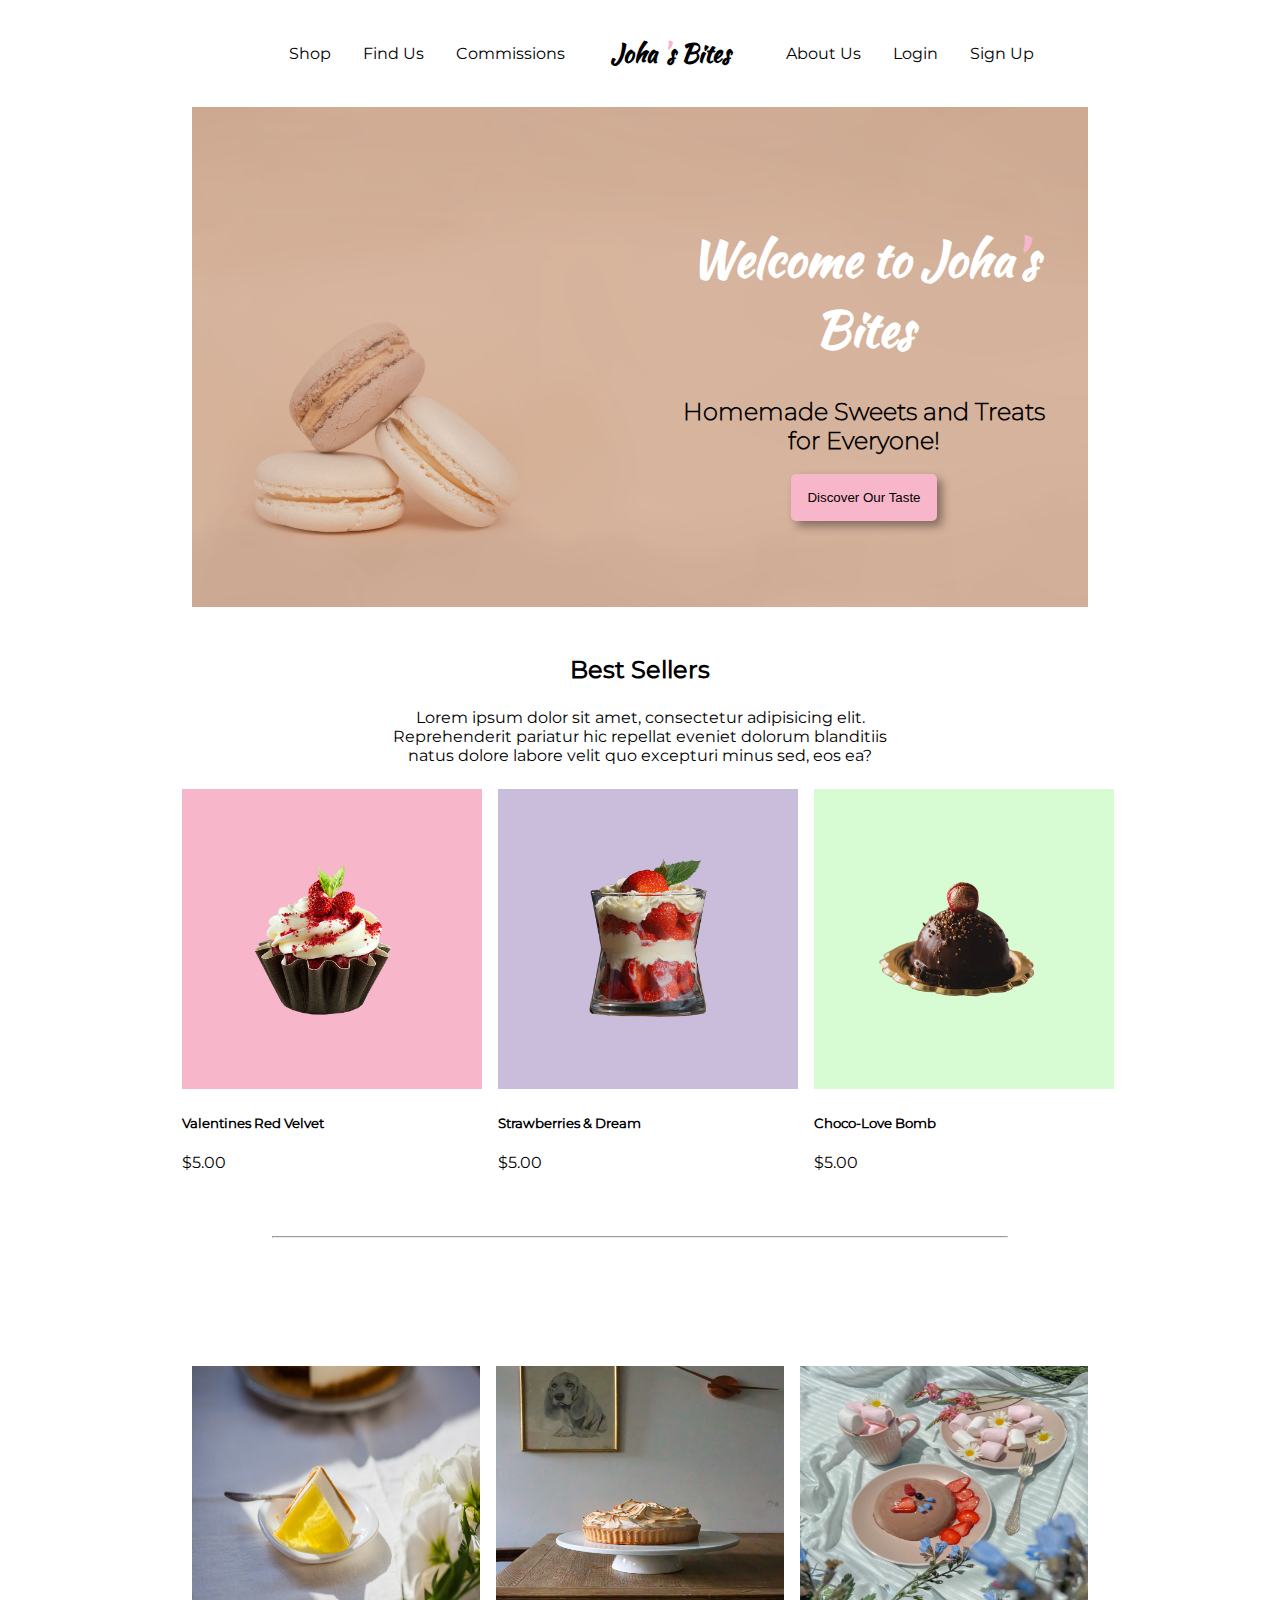
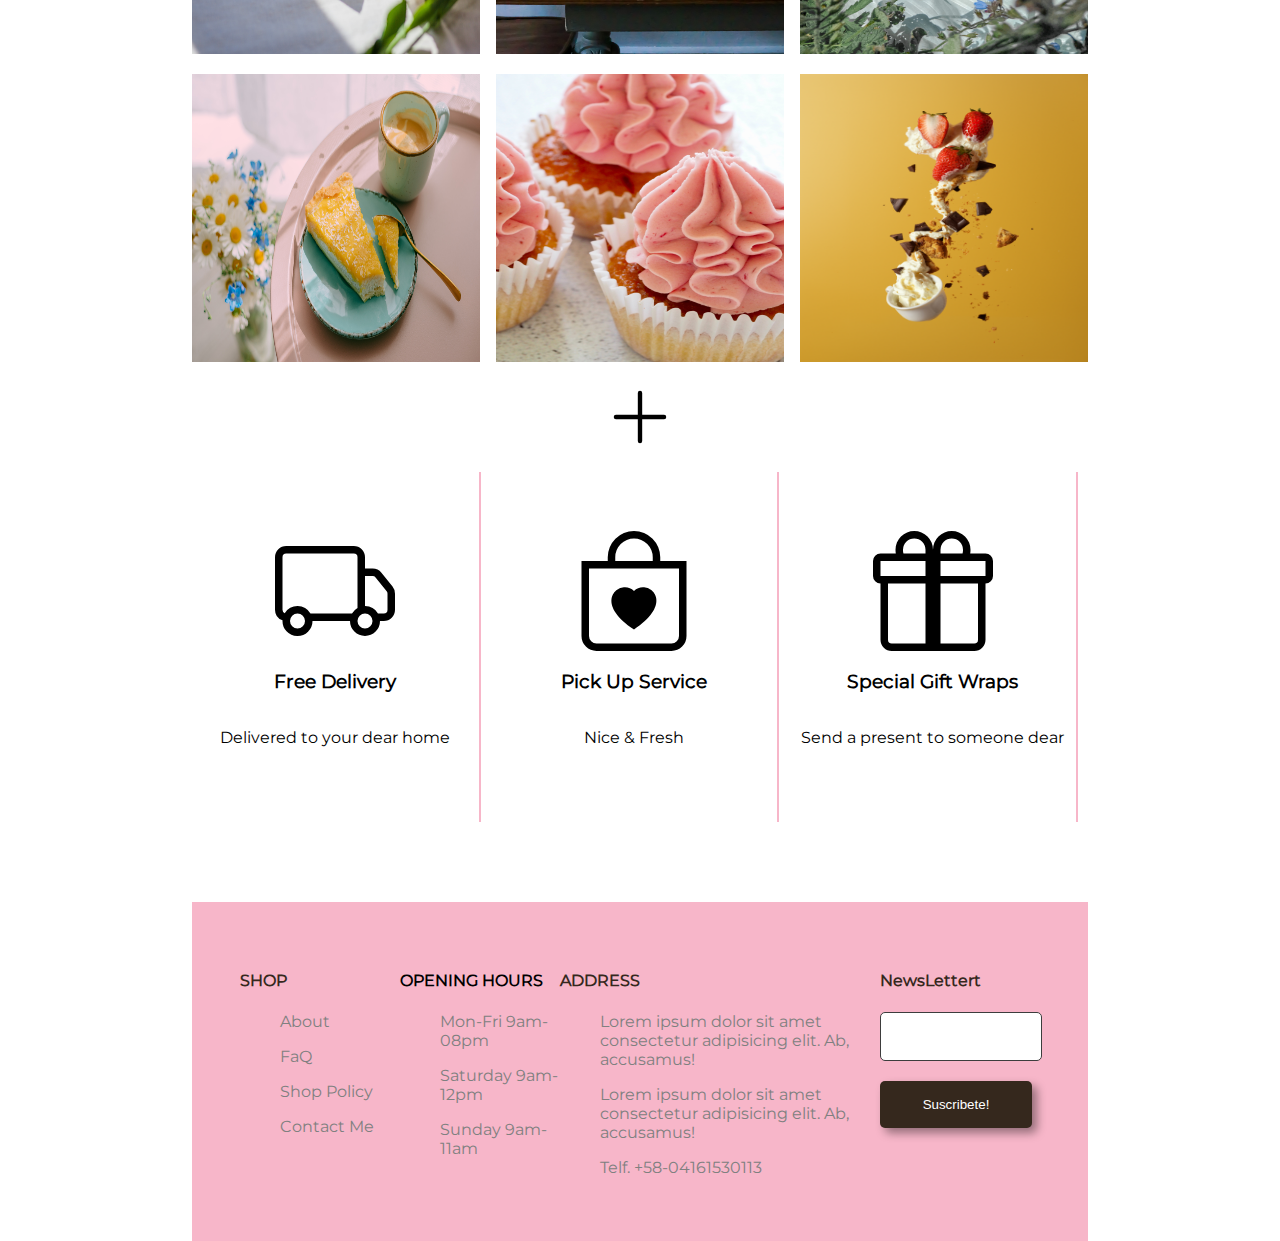
==== HTML/Index.html @ 62838acc "dump" ====
<!DOCTYPE html>
<html lang="en">
<head>
    <meta charset="UTF-8">
    <meta http-equiv="X-UA-Compatible" content="IE=edge">
    <meta name="viewport" content="width=device-width, initial-scale=1.0">
    <title>Document</title>
    <link rel="stylesheet" href="../CSS/style.css">
</head>
<body>
    
    <div class="main">
        <nav>
            <div class="left-nav">
                <ul>
                    <li><a href="">Shop</a></li>
                    <li><a href="">Find Us</a></li>
                    <li><a href="">Commissions</a></li>
                </ul>
            </div>
            <div class="logo">
                <h2>Joha <span class="accent">'</span>s Bites</h2>
            </div>
            <div class="right-nav">
                <ul>
                    <li><a href="">About Us</a></li>
                    <li><a href="login.html">Login</a></li>
                    <li><a href="signup.html">Sign Up</a></li>
                </ul>
            </div>
        </nav>
        <header>
            <div class="space">

            </div>
            <div class="content">
                <div class="content-header">
                    <h1> Welcome to Joha<span class="accent">'</span>s Bites</h1>
                    <h2>Homemade Sweets and Treats for Everyone!</h2>
                    <button class="btn">Discover our taste</button>
                </div>
            </div>
        </header>
        <article class="Best">
            <div class="header-art">
                <h3>Best Sellers</h3>
                <p>Lorem ipsum dolor sit amet, consectetur adipisicing elit. Reprehenderit pariatur hic repellat eveniet dolorum blanditiis natus dolore labore velit quo excepturi minus sed, eos ea?</p>
            </div>
            <div class="ThreeBest">
                <div class="img">
                    <img src="/Recursos/Untitled-1.jpg" alt="">
                    <h5 class="pName">Valentines Red Velvet</h5>
                    <p class="price">$5.00</p>
                </div>
                <div class="img">
                    <img src="/Recursos/Untitled-1.png" alt="">
                    <h5 class="pName">Strawberries & Dream</h5>
                    <p class="price">$5.00</p>
                </div>
                <div class="img">
                    <img src="/Recursos/Untitled-2.jpg" alt="">
                    <h5 class="pName">Choco-Love Bomb</h5>
                    <p class="price">$5.00</p>
                </div>
            </div>
        </article>

       <div class="divide">
           <hr>
       </div>
        <article class="Gallery">
            <div class="bg-Rect">

            </div>
            <div class="grid">
                <div class="Box">
                    <img src="/Recursos/pexels-natalie-5733499.jpg" alt="">
                </div>
                <div class="Box">
                    <img src="/Recursos/pexels-geraud-pfeiffer-6607429.jpg" alt="">
                </div>
                <div class="Box">
                    <img src="/Recursos/pexels-sunsetoned-5913315.jpg" alt="">
                </div>
                <div class="Box">
                    <img src="/Recursos/pexels-larissa-farber-8027652.jpg" alt="">
                </div>
                <div class="Box">
                    <img src="/Recursos/pexels-jess-bailey-designs-853004.jpg" alt="">
                </div>
                <div class="Box">
                    <img src="/Recursos/pexels-jj-jordan-8380252.jpg" alt="">
                </div>
            </div>
            <div class="more">
                <a href="Gallery.html"><img src="/Recursos/Icons/plus-lg.svg" alt=""></a>
            </div>
        </article>
        <article class="Service">
            <div class="serv">
                <img src="/Recursos/Icons/truck.svg" alt="">
                <h3>Free Delivery</h3>
                <p>Delivered to your dear home</p>
            </div>
            <div class="serv">
                <img src="/Recursos/Icons/bag-heart.svg" alt="">
                <h3>Pick Up Service</h3>
                <p>Nice & Fresh</p>
            </div>
            <div class="serv">
                <img src="/Recursos/Icons/gift.svg" alt="">
                <h3>Special Gift Wraps</h3>
                <p>Send a present to someone dear</p>
            </div>
        </article>
        <footer>
            <div class="flex">
                <div class="shop">
                    <h4>SHOP</h4>
                    <ul>
                        <li><a href="#">About</a></li>
                        <li><a href="#">FaQ</a></li>
                        <li><a href="#">Shop Policy</a></li>
                        <li><a href="#">Contact Me</a></li>
                    </ul>
                </div>
                <div class="hrs">
                    <h4>OPENING HOURS</h4>
                    <ul>
                        <li>Mon-Fri 9am-08pm</li>
                        <li>Saturday 9am-12pm</li>
                        <li>Sunday 9am-11am</li>
                    </ul>
                </div>
                <div class="address">
                    <h4>ADDRESS</h4>
                    <ul>
                        <p>Lorem ipsum dolor sit amet consectetur adipisicing elit. Ab, accusamus!</p>
                        <p>Lorem ipsum dolor sit amet consectetur adipisicing elit. Ab, accusamus!</p>
                        <p>Telf. +58-04161530113</p>
                    </ul>
                </div>
                <div class="nes">
                    <h4>NewsLettert</h4>
                    <div class="Animation">

                    </div>
                    <div class="form">
                        <input type="text">
                        <button class="btn-block">Suscribete!</button>
                    </div>
                </div>
            </div>
            <div class="rights">
                <div class="socials">
        
                </div>
                <div class="socials"></div>
            </div>
        </footer>
    </div>
</body>
</html>
---- CSS/style.css ----
@font-face {
  font-family: Montserrat;
  src: url('../Recursos/font/Montserrat-Regular.ttf');
}
@font-face {
  font-family: Kaushan;
  src: url('../Recursos/font/KaushanScript-Regular.ttf');
}
@font-face {
  font-family: MontserratLr;
  src: url('../Recursos/font/Montserrat-ExtraLight.ttf');
}
body {
  background-color: #fff;
  margin: 0;
  padding: 0;
  box-sizing: border-box;
  font-family: Montserrat;
}
.main {
  width: 70%;
  margin: auto;
}
nav {
  display: flex;
  width: 100%;
  padding: 1rem;
  justify-content: center;
  align-items: center;
}
nav .left-nav ul,
nav .right-nav ul {
  display: flex;
  list-style: none;
  margin-right: 30px;
}
nav .left-nav ul li a,
nav .right-nav ul li a {
  color: black;
  margin: 1rem;
  text-decoration: none;
  text-align: center;
}
.accent {
  color: #f7b6c9;
}
.logo h2 {
  font-family: Kaushan;
}
header {
  background-image: url('../Recursos/Untitled-3.jpg');
  height: 500px;
  background-position: center;
  background-size: cover;
  background-repeat: no-repeat;
  display: flex;
}
.space {
  flex: 1;
}
.content {
  flex: 1;
  display: flex;
  align-items: center;
  justify-content: center;
}
.content-header {
  text-align: center;
  padding: 2rem;
}
.content-header h1 {
  font-family: Kaushan;
  color: white;
  font-size: 3rem;
}
.content-header h2 {
  font-family: MontserratLr;
  font-size: 1.5rem;
}
.btn {
  background-color: #f7b6c9;
  border: none;
  border-radius: 5px;
  padding: 1rem;
  box-shadow: 5px 5px 10px rgba(0, 0, 0, 0.4);
  text-transform: capitalize;
}
.btn:hover {
  cursor: pointer;
}
.header-art h3 {
  text-align: center;
  font-size: 1.5rem;
}
.header-art p {
  text-align: center;
  font-size: 1rem;
  width: 60%;
  margin: 1.5rem auto;
}
.ThreeBest {
  display: flex;
  justify-content: center;
  align-items: center;
}
.Best,
.Service {
  margin-top: 3rem;
}
.ThreeBest:first-child {
  margin-left: 0;
}
.img {
  margin-left: 1rem;
}
.img img {
  height: 300px;
  width: 300px;
}
.divide {
  margin: 3rem 5rem;
}
.grid {
  display: grid;
  grid-gap: 1rem;
  grid-template-columns: repeat(3, auto);
  z-index: 1000;
  top: 50%;
  margin-top: 8rem;
  left: 9%;
}
.Box img {
  width: 22.5vw;
  height: 22.5vw;
}
.more {
  display: flex;
  justify-content: center;
  align-items: center;
  width: 100%;
}
.more img {
  padding: 1rem;
  width: 70px;
}
.Service {
  margin: auto;
  display: flex;
  justify-content: center;
  align-items: center;
}
.serv {
  width: 350px;
  height: 350px;
  margin-right: 10px;
  display: flex;
  flex-direction: column;
  text-align: center;
  justify-content: center;
  align-items: center;
  border-right: 2px solid #f7b6c9;
}
.serv img {
  width: 120px;
  height: 120px;
}
footer {
  margin-top: 5rem;
  padding: 3rem;
  background-color: #f7b6c9;
}
.flex {
  display: flex;
}
.shop {
  flex: 1;
}
.shop ul,
.hrs ul {
  list-style: none;
}
.shop ul li a,
.hrs ul li,
.address p {
  text-decoration: none;
  color: grey;
}
.shop ul li,
.hrs ul li {
  margin: 1rem 0;
}
.hrs {
  flex: 1;
}
.address {
  flex: 2;
}
.nes {
  flex: 1;
}
.shop h4,
.hhrs h4,
.address h4,
.nes h4 {
  color: #35281d;
}
.nes input {
  padding: 1rem;
  width: 80%;
  margin: auto;
  border: 1px solid #3d3d3d;
  border-radius: 5px;
}
.btn-block {
  background-color: #35281d;
  border: none;
  border-radius: 5px;
  padding: 1rem;
  box-shadow: 5px 5px 10px rgba(0, 0, 0, 0.4);
  text-transform: capitalize;
  width: 95%;
  margin: 20px auto;
  color: white;
}
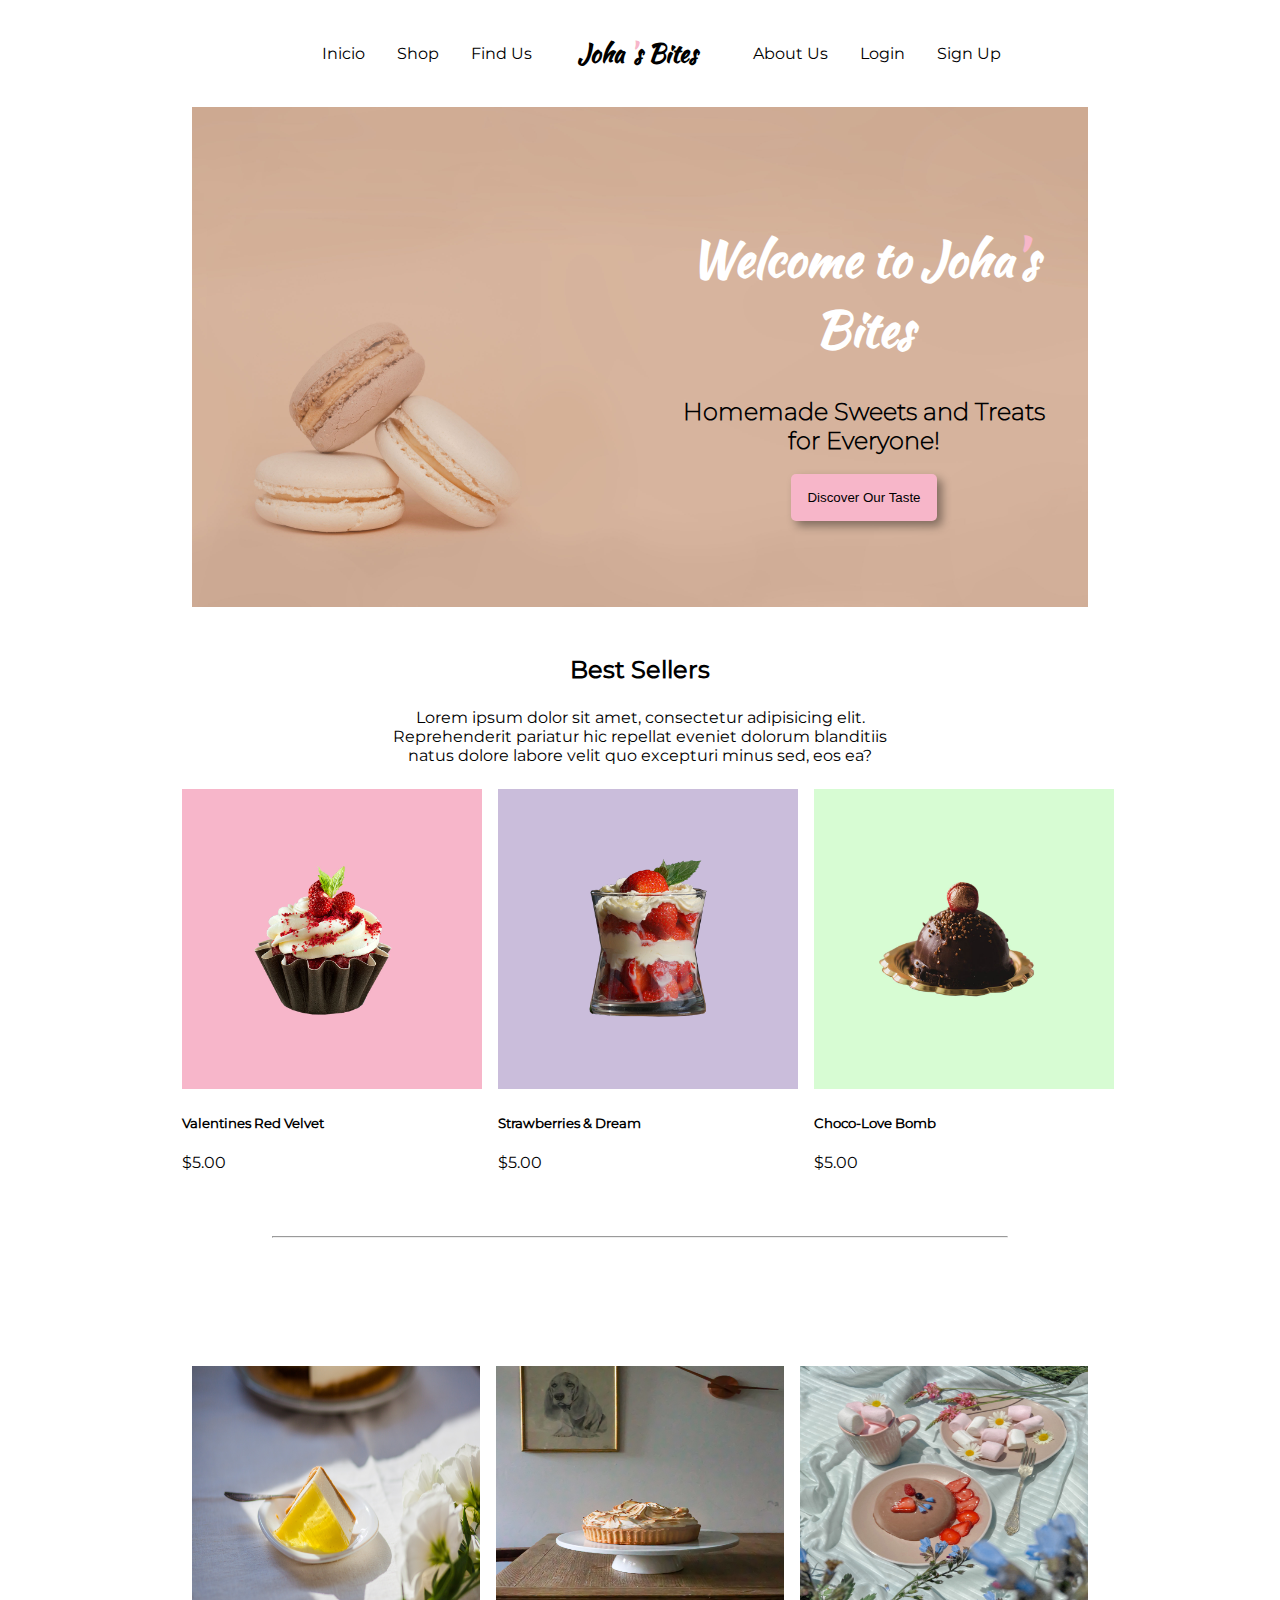
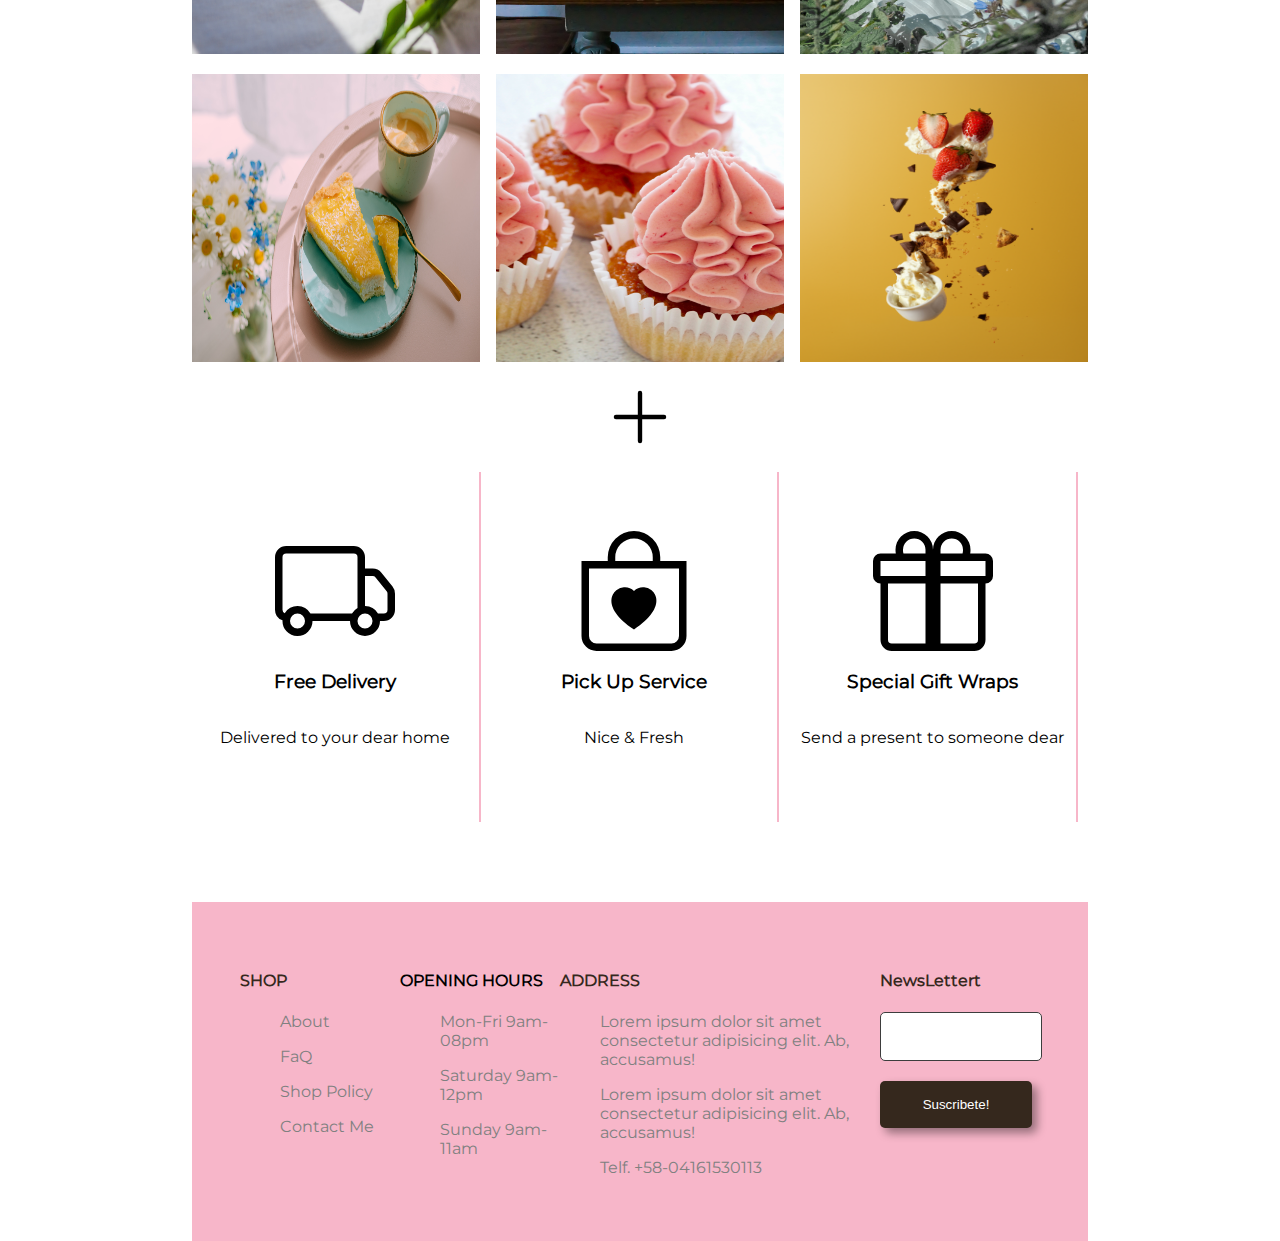
==== commit c0b8362a: "shop" ====
--- a/HTML/Index.html
+++ b/HTML/Index.html
@@ -13,9 +13,9 @@
         <nav>
             <div class="left-nav">
                 <ul>
-                    <li><a href="">Shop</a></li>
-                    <li><a href="">Find Us</a></li>
-                    <li><a href="">Commissions</a></li>
+                    <li><a href="Index.html">Inicio</a></li>
+                    <li><a href="Shop.html">Shop</a></li>
+                    <li><a href="Find.html">Find Us</a></li>
                 </ul>
             </div>
             <div class="logo">
@@ -23,7 +23,7 @@
             </div>
             <div class="right-nav">
                 <ul>
-                    <li><a href="">About Us</a></li>
+                    <li><a href="AboutUs.html">About Us</a></li>
                     <li><a href="login.html">Login</a></li>
                     <li><a href="signup.html">Sign Up</a></li>
                 </ul>
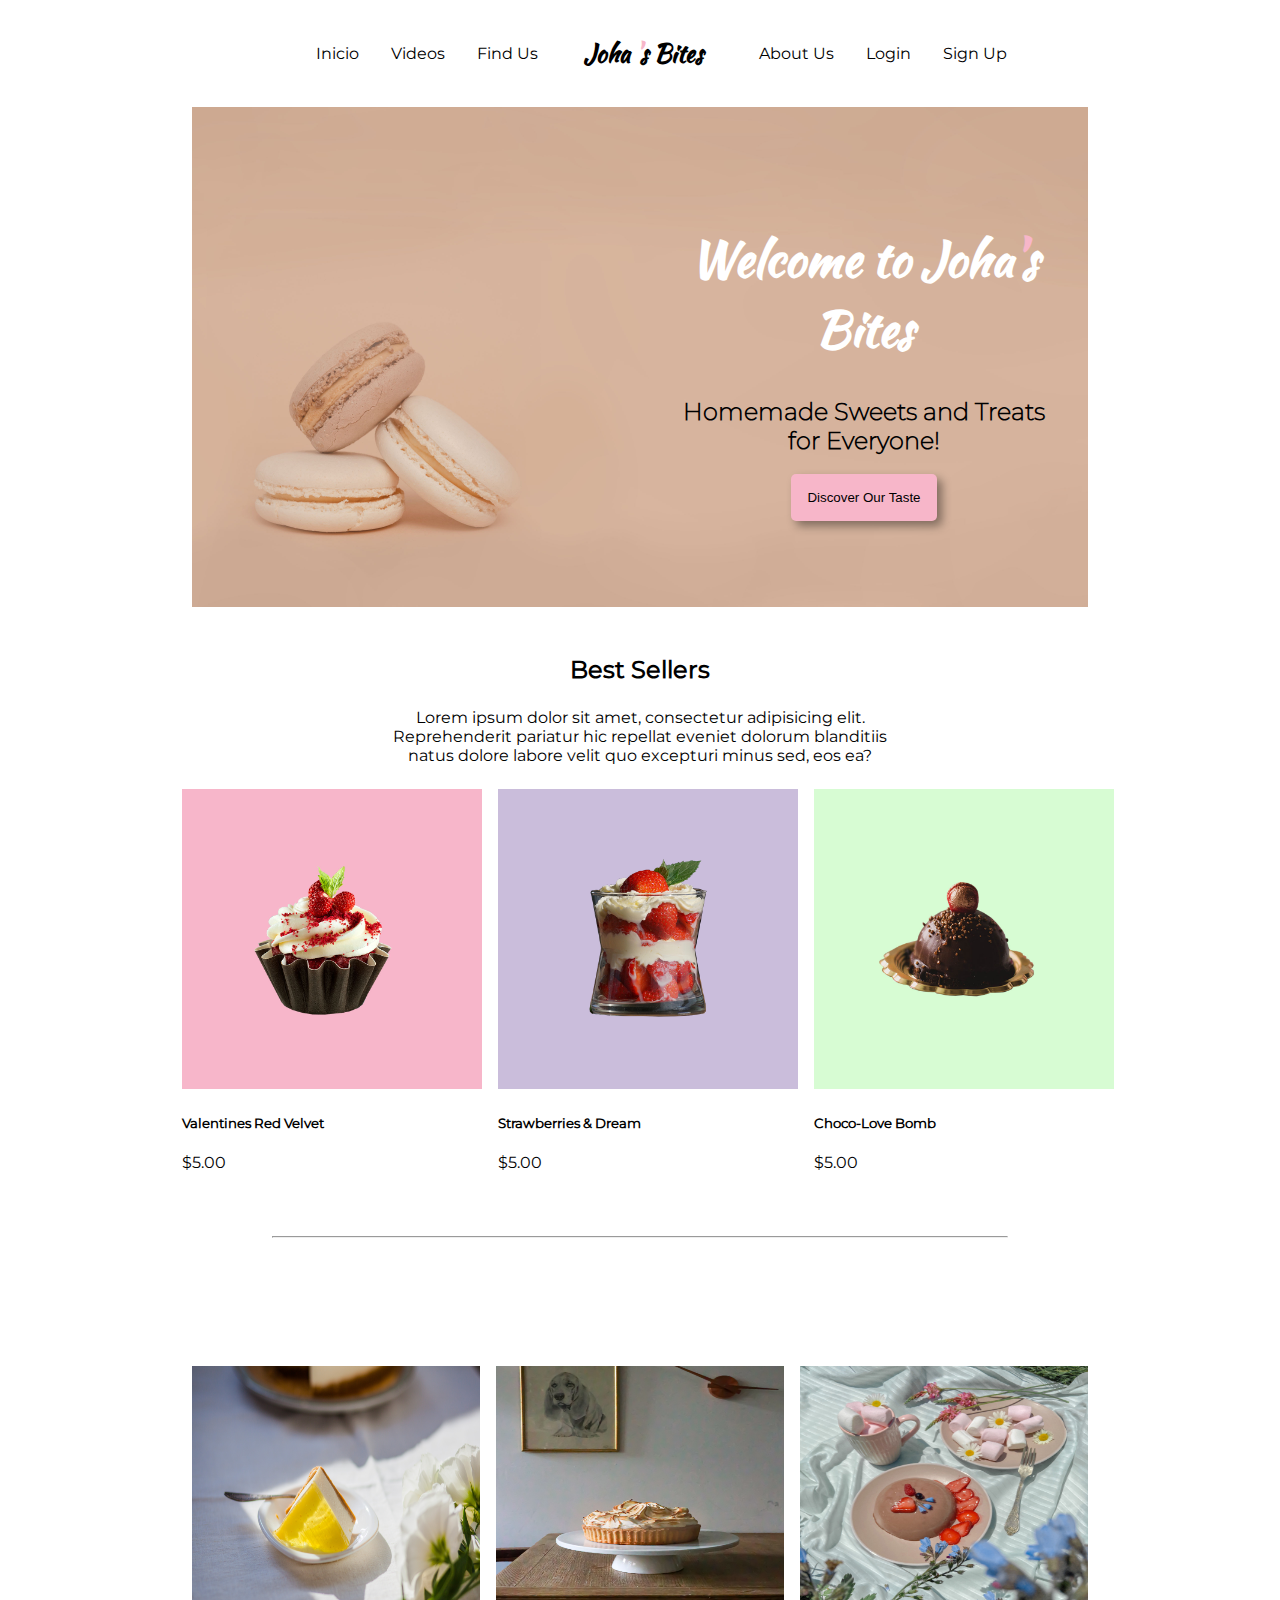
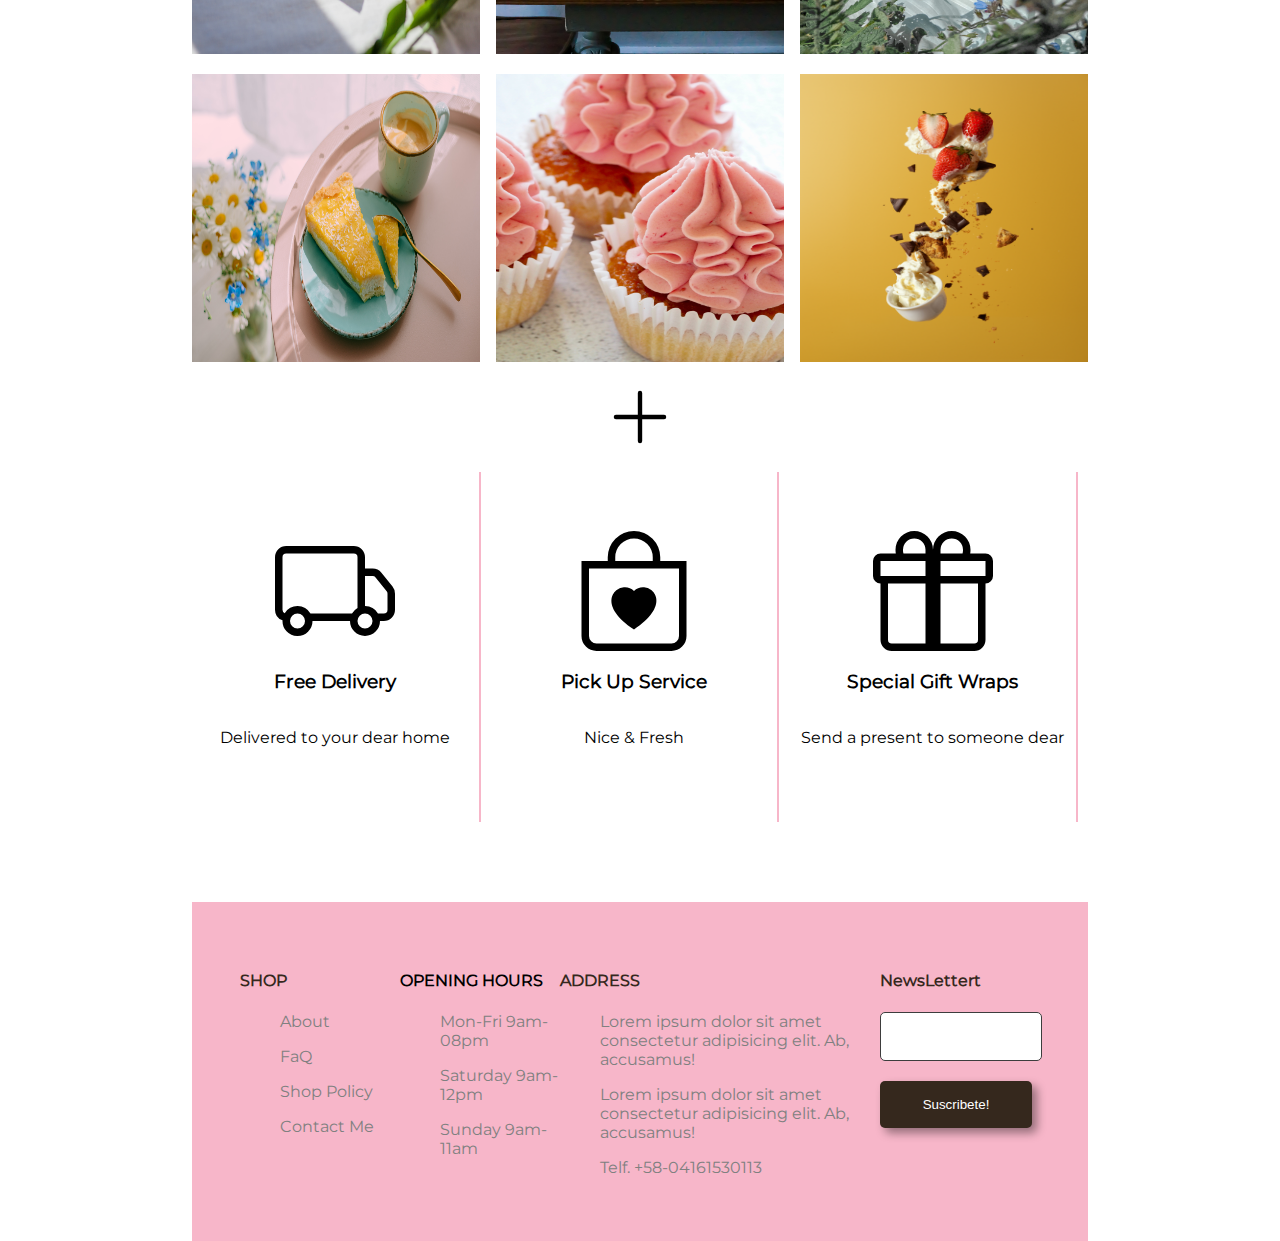
==== commit 9c4b87f6: "sprite" ====
--- a/HTML/Index.html
+++ b/HTML/Index.html
@@ -14,7 +14,7 @@
             <div class="left-nav">
                 <ul>
                     <li><a href="Index.html">Inicio</a></li>
-                    <li><a href="Shop.html">Shop</a></li>
+                    <li><a href="Video.html">Videos</a></li>
                     <li><a href="Find.html">Find Us</a></li>
                 </ul>
             </div>
@@ -48,17 +48,17 @@
             </div>
             <div class="ThreeBest">
                 <div class="img">
-                    <img src="/Recursos/Untitled-1.jpg" alt="">
+                    <img src="../Recursos/Untitled-1.jpg" alt="">
                     <h5 class="pName">Valentines Red Velvet</h5>
                     <p class="price">$5.00</p>
                 </div>
                 <div class="img">
-                    <img src="/Recursos/Untitled-1.png" alt="">
+                    <img src="../Recursos/Untitled-1.png" alt="">
                     <h5 class="pName">Strawberries & Dream</h5>
                     <p class="price">$5.00</p>
                 </div>
                 <div class="img">
-                    <img src="/Recursos/Untitled-2.jpg" alt="">
+                    <img src="../Recursos/Untitled-2.jpg" alt="">
                     <h5 class="pName">Choco-Love Bomb</h5>
                     <p class="price">$5.00</p>
                 </div>
@@ -74,41 +74,41 @@
             </div>
             <div class="grid">
                 <div class="Box">
-                    <img src="/Recursos/pexels-natalie-5733499.jpg" alt="">
+                    <img src="../Recursos/pexels-natalie-5733499.jpg" alt="">
                 </div>
                 <div class="Box">
-                    <img src="/Recursos/pexels-geraud-pfeiffer-6607429.jpg" alt="">
+                    <img src="../Recursos/pexels-geraud-pfeiffer-6607429.jpg" alt="">
                 </div>
                 <div class="Box">
-                    <img src="/Recursos/pexels-sunsetoned-5913315.jpg" alt="">
+                    <img src="../Recursos/pexels-sunsetoned-5913315.jpg" alt="">
                 </div>
                 <div class="Box">
-                    <img src="/Recursos/pexels-larissa-farber-8027652.jpg" alt="">
+                    <img src="../Recursos/pexels-larissa-farber-8027652.jpg" alt="">
                 </div>
                 <div class="Box">
-                    <img src="/Recursos/pexels-jess-bailey-designs-853004.jpg" alt="">
+                    <img src="../Recursos/pexels-jess-bailey-designs-853004.jpg" alt="">
                 </div>
                 <div class="Box">
-                    <img src="/Recursos/pexels-jj-jordan-8380252.jpg" alt="">
+                    <img src="../Recursos/pexels-jj-jordan-8380252.jpg" alt="">
                 </div>
             </div>
             <div class="more">
-                <a href="Gallery.html"><img src="/Recursos/Icons/plus-lg.svg" alt=""></a>
+                <a href="Gallery.html"><img src="../Recursos/Icons/plus-lg.svg" alt=""></a>
             </div>
         </article>
         <article class="Service">
             <div class="serv">
-                <img src="/Recursos/Icons/truck.svg" alt="">
+                <img src="../Recursos/Icons/truck.svg" alt="">
                 <h3>Free Delivery</h3>
                 <p>Delivered to your dear home</p>
             </div>
             <div class="serv">
-                <img src="/Recursos/Icons/bag-heart.svg" alt="">
+                <img src="../Recursos/Icons/bag-heart.svg" alt="">
                 <h3>Pick Up Service</h3>
                 <p>Nice & Fresh</p>
             </div>
             <div class="serv">
-                <img src="/Recursos/Icons/gift.svg" alt="">
+                <img src="../Recursos/Icons/gift.svg" alt="">
                 <h3>Special Gift Wraps</h3>
                 <p>Send a present to someone dear</p>
             </div>
--- a/CSS/style.css
+++ b/CSS/style.css
@@ -222,3 +222,76 @@
   margin: 20px auto;
   color: white;
 }
+/*md*/
+@media screen and (max-width: 992px) {
+  .img img {
+    height: 200px;
+    width: 200px;
+  }
+  .serv {
+    width: 350px;
+    height: 350px;
+    border: none;
+  }
+  .serv img {
+    width: 80px;
+    height: 80px;
+  }
+  .header-art p {
+    width: 80%;
+  }
+  .flex {
+    flex-direction: column;
+  }
+}
+/*sm*/
+@media screen and (max-width: 768px) {
+  .main {
+    width: 90%;
+    margin: auto;
+  }
+  .img img {
+    height: 150px;
+    width: 150px;
+  }
+  nav {
+    display: flex;
+    width: 100%;
+    padding: 0;
+  }
+  nav .left-nav ul,
+  nav .right-nav ul {
+    display: flex;
+    list-style: none;
+    margin-right: 30px;
+  }
+  nav .left-nav ul li a,
+  nav .right-nav ul li a {
+    color: black;
+    margin: 10px;
+    text-decoration: none;
+  }
+  .accent {
+    color: #f7b6c9;
+  }
+  .logo h2 {
+    font-family: Kaushan;
+  }
+}
+@media screen and (max-width: 576px) {
+  .img img {
+    height: 150px;
+    width: 150px;
+  }
+  .grid {
+    display: block;
+  }
+  .Box img {
+    height: 350px;
+    width: 100%;
+    margin: auto;
+  }
+  .Service {
+    flex-direction: column ;
+  }
+}
